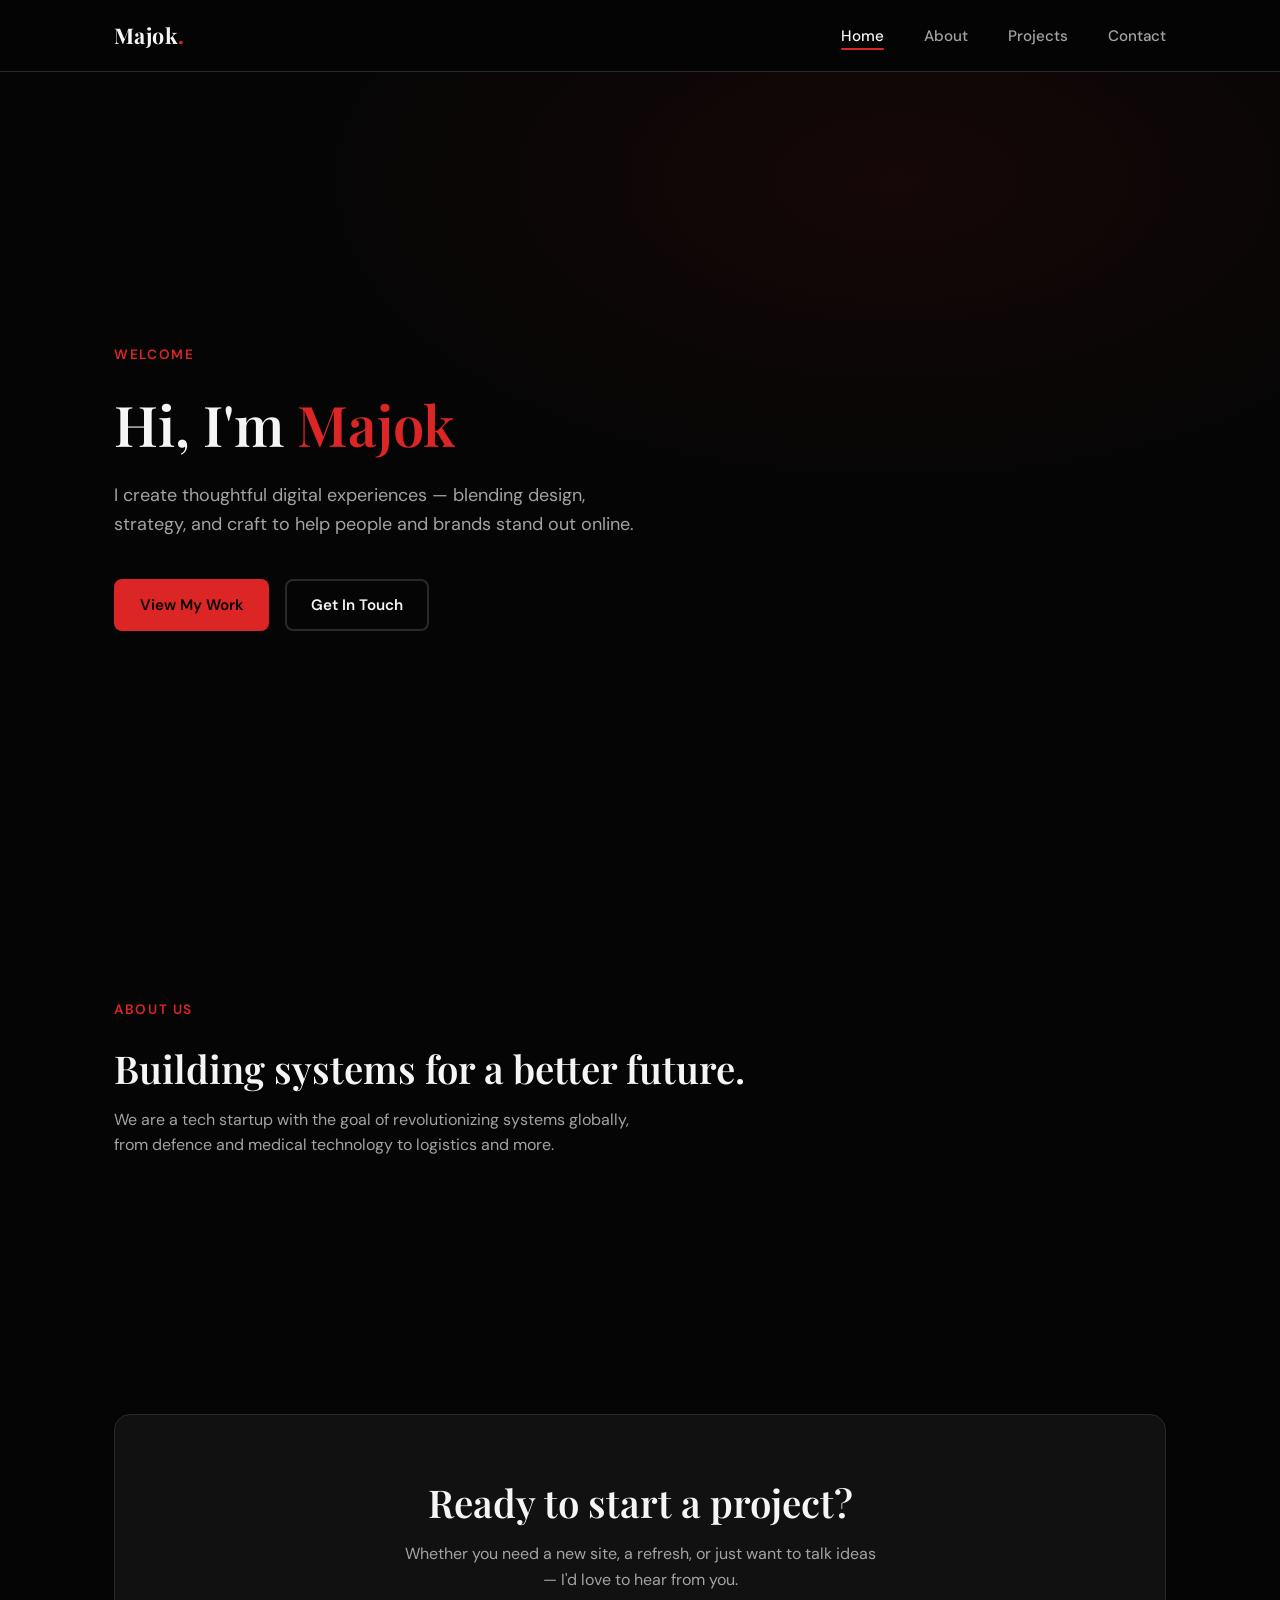
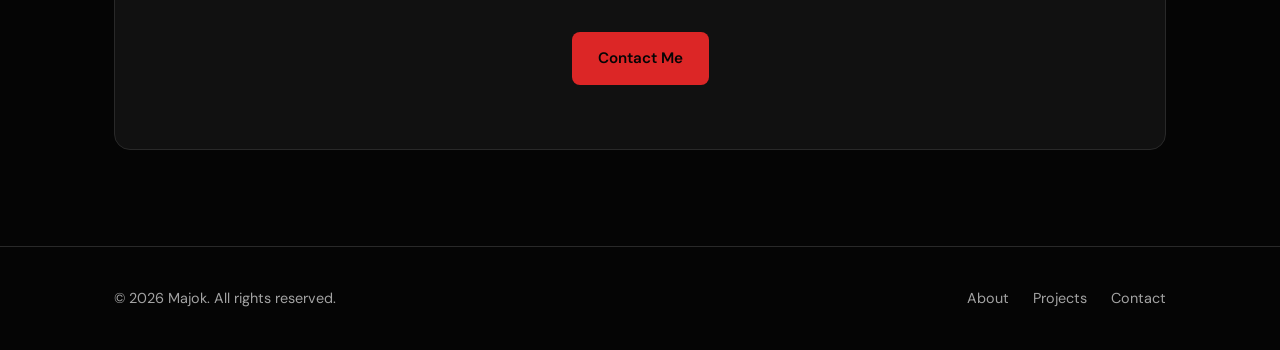
==== index.html @ 16de4030 "Initial website" ====
<!DOCTYPE html>
<html lang="en">
<head>
  <meta charset="UTF-8">
  <meta name="viewport" content="width=device-width, initial-scale=1.0">
  <meta name="description" content="Majok — Portfolio showcasing creative work and professional services.">
  <title>Majok | Portfolio</title>
  <link rel="preconnect" href="https://fonts.googleapis.com">
  <link rel="preconnect" href="https://fonts.gstatic.com" crossorigin>
  <link href="https://fonts.googleapis.com/css2?family=DM+Sans:ital,opsz,wght@0,9..40,400;0,9..40,500;0,9..40,600;0,9..40,700;1,9..40,400&family=Playfair+Display:wght@600;700&display=swap" rel="stylesheet">
  <link rel="stylesheet" href="css/styles.css">
</head>
<body>
  <header class="site-header">
    <div class="container">
      <a href="index.html" class="logo">Majok<span>.</span></a>
      <button class="nav-toggle" aria-label="Toggle navigation" aria-expanded="false">
        <span></span>
        <span></span>
        <span></span>
      </button>
      <nav>
        <ul class="nav-list">
          <li><a href="index.html" class="active">Home</a></li>
          <li><a href="about.html">About</a></li>
          <li><a href="projects.html">Projects</a></li>
          <li><a href="contact.html">Contact</a></li>
        </ul>
      </nav>
    </div>
  </header>

  <main>
    <section class="hero">
      <div class="container">
        <div class="hero-content">
          <span class="hero-label">Welcome</span>
          <h1>Hi, I'm <span class="text-accent">Majok</span></h1>
          <p>I create thoughtful digital experiences — blending design, strategy, and craft to help people and brands stand out online.</p>
          <div class="hero-actions">
            <a href="services.html" class="btn btn-primary">View My Work</a>
            <a href="contact.html" class="btn btn-outline">Get In Touch</a>
          </div>
        </div>
      </div>
    </section>

    <section class="section">
      <div class="container">
        <div class="section-header">
          <span class="hero-label">About Us</span>
          <h2>Building systems for a better future.</h2>
          <p>
            We are a tech startup with the goal of revolutionizing systems globally,
            from defence and medical technology to logistics and more.
          </p>
        </div>
      </div>
    </section>

    <section class="section">
      <div class="container">
        <div class="cta-section">
          <h2>Ready to start a project?</h2>
          <p>Whether you need a new site, a refresh, or just want to talk ideas — I'd love to hear from you.</p>
          <a href="contact.html" class="btn btn-primary">Contact Me</a>
        </div>
      </div>
    </section>
  </main>

  <footer class="site-footer">
    <div class="container">
      <p>&copy; 2026 Majok. All rights reserved.</p>
      <div class="footer-links">
        <a href="about.html">About</a>
        <a href="projects.html">Projects</a>
        <a href="contact.html">Contact</a>
      </div>
    </div>
  </footer>

  <script src="js/main.js"></script>
</body>
</html>
---- css/styles.css ----
:root {
  --color-bg: #050505;
  --color-surface: #111111;
  --color-surface-hover: #1A1A1A;
  --color-text: #F5F5F5;
  --color-text-muted: #A3A3A3;
  --color-accent: #DC2626;
  --color-accent-hover: #EF4444;
  --color-border: #292929;

  --font-sans: "DM Sans", system-ui, sans-serif;
  --font-display: "Playfair Display", Georgia, serif;
  --space-xs: 0.5rem;
  --space-sm: 1rem;
  --space-md: 1.5rem;
  --space-lg: 2.5rem;
  --space-xl: 4rem;
  --space-2xl: 6rem;
  --radius: 8px;
  --radius-lg: 16px;
  --transition: 0.25s ease;
  --max-width: 1100px;
  --header-height: 72px;
}

*,
*::before,
*::after {
  box-sizing: border-box;
  margin: 0;
  padding: 0;
}

html {
  scroll-behavior: smooth;
}

body {
  font-family: var(--font-sans);
  font-size: 1rem;
  line-height: 1.6;
  color: var(--color-text);
  background-color: var(--color-bg);
  min-height: 100vh;
}

img {
  max-width: 100%;
  height: auto;
  display: block;
}

a {
  color: inherit;
  text-decoration: none;
}

ul {
  list-style: none;
}

/* Typography */
h1, h2, h3, h4 {
  font-family: var(--font-display);
  font-weight: 600;
  line-height: 1.2;
}

h1 { font-size: clamp(2.25rem, 5vw, 3.5rem); }
h2 { font-size: clamp(1.75rem, 3vw, 2.5rem); }
h3 { font-size: 1.25rem; }

p {
  color: var(--color-text-muted);
}

.text-accent {
  color: var(--color-accent);
}

/* Layout */
.container {
  width: 100%;
  max-width: var(--max-width);
  margin: 0 auto;
  padding: 0 var(--space-md);
}

.section {
  padding: var(--space-2xl) 0;
}

.section-header {
  margin-bottom: var(--space-xl);
}

.section-header p {
  margin-top: var(--space-sm);
  max-width: 540px;
}

/* Header & Navigation */
.site-header {
  position: fixed;
  top: 0;
  left: 0;
  right: 0;
  z-index: 100;
  height: var(--header-height);
  background: rgba(5, 5, 5, 0.88);
  backdrop-filter: blur(12px);
  border-bottom: 1px solid var(--color-border);
}

.site-header .container {
  display: flex;
  align-items: center;
  justify-content: space-between;
  height: 100%;
}

.logo {
  font-family: var(--font-display);
  font-size: 1.35rem;
  font-weight: 700;
  letter-spacing: 0.02em;
}

.logo span {
  color: var(--color-accent);
}

.nav-list {
  display: flex;
  gap: var(--space-lg);
}

.nav-list a {
  font-size: 0.95rem;
  font-weight: 500;
  color: var(--color-text-muted);
  transition: color var(--transition);
  position: relative;
}

.nav-list a:hover,
.nav-list a.active {
  color: var(--color-text);
}

.nav-list a.active::after {
  content: "";
  position: absolute;
  bottom: -4px;
  left: 0;
  right: 0;
  height: 2px;
  background: var(--color-accent);
  border-radius: 1px;
}

.nav-toggle {
  display: none;
  flex-direction: column;
  gap: 5px;
  background: none;
  border: none;
  cursor: pointer;
  padding: var(--space-xs);
}

.nav-toggle span {
  display: block;
  width: 24px;
  height: 2px;
  background: var(--color-text);
  transition: transform var(--transition), opacity var(--transition);
}

.nav-toggle[aria-expanded="true"] span:nth-child(1) {
  transform: translateY(7px) rotate(45deg);
}

.nav-toggle[aria-expanded="true"] span:nth-child(2) {
  opacity: 0;
}

.nav-toggle[aria-expanded="true"] span:nth-child(3) {
  transform: translateY(-7px) rotate(-45deg);
}

/* Buttons */
.btn {
  display: inline-flex;
  align-items: center;
  justify-content: center;
  gap: var(--space-xs);
  padding: 0.75rem 1.5rem;
  font-family: var(--font-sans);
  font-size: 0.95rem;
  font-weight: 600;
  border-radius: var(--radius);
  border: 2px solid transparent;
  cursor: pointer;
  transition: background var(--transition), color var(--transition), border-color var(--transition), transform var(--transition);
}

.btn-primary {
  background: var(--color-accent);
  color: var(--color-bg);
}

.btn-primary:hover {
  background: var(--color-accent-hover);
  transform: translateY(-2px);
}

.btn-outline {
  background: transparent;
  color: var(--color-text);
  border-color: var(--color-border);
}

.btn-outline:hover {
  border-color: var(--color-accent);
  color: var(--color-accent);
}

/* Hero */
.hero {
  min-height: 100vh;
  display: flex;
  align-items: center;
  padding-top: var(--header-height);
  background:
    radial-gradient(ellipse 80% 60% at 70% 20%, rgba(220, 38, 38, 0.08) 0%, transparent 60%),
    var(--color-bg);
}

.hero-content {
  max-width: 680px;
}

.hero-label {
  display: inline-block;
  font-size: 0.85rem;
  font-weight: 600;
  text-transform: uppercase;
  letter-spacing: 0.12em;
  color: var(--color-accent);
  margin-bottom: var(--space-md);
}

.hero h1 {
  margin-bottom: var(--space-md);
}

.hero p {
  font-size: 1.125rem;
  margin-bottom: var(--space-lg);
  max-width: 520px;
}

.hero-actions {
  display: flex;
  flex-wrap: wrap;
  gap: var(--space-sm);
}

/* Page hero (inner pages) */
.page-hero {
  padding-top: calc(var(--header-height) + var(--space-2xl));
  padding-bottom: var(--space-xl);
  background:
    radial-gradient(ellipse 60% 50% at 80% 0%, rgba(220, 38, 38, 0.06) 0%, transparent 60%),
    var(--color-bg);
  border-bottom: 1px solid var(--color-border);
}

.page-hero h1 {
  margin-bottom: var(--space-sm);
}

.page-hero p {
  font-size: 1.125rem;
  max-width: 560px;
}

/* Cards */
.card-grid {
  display: grid;
  grid-template-columns: repeat(auto-fit, minmax(280px, 1fr));
  gap: var(--space-md);
}

.card {
  background: var(--color-surface);
  border: 1px solid var(--color-border);
  border-radius: var(--radius-lg);
  padding: var(--space-lg);
  transition: border-color var(--transition), transform var(--transition);
}

.card:hover {
  border-color: rgba(220, 38, 38, 0.4);
  transform: translateY(-4px);
}

.card-icon {
  width: 48px;
  height: 48px;
  display: flex;
  align-items: center;
  justify-content: center;
  background: rgba(220, 38, 38, 0.12);
  color: var(--color-accent);
  border-radius: var(--radius);
  font-size: 1.25rem;
  margin-bottom: var(--space-md);
}

.card h3 {
  margin-bottom: var(--space-xs);
  font-family: var(--font-sans);
  font-weight: 600;
}

.card p {
  font-size: 0.95rem;
}

/* About content */
.about-grid {
  display: grid;
  grid-template-columns: 1fr 1fr;
  gap: var(--space-xl);
  align-items: center;
}

.about-image {
  aspect-ratio: 4 / 5;
  background: var(--color-surface);
  border-radius: var(--radius-lg);
  border: 1px solid var(--color-border);
  display: flex;
  align-items: center;
  justify-content: center;
  color: var(--color-text-muted);
  font-size: 0.9rem;
}

.about-text h2 {
  margin-bottom: var(--space-md);
}

.about-text p + p {
  margin-top: var(--space-sm);
}

.skills-list {
  display: flex;
  flex-wrap: wrap;
  gap: var(--space-xs);
  margin-top: var(--space-md);
}

.skill-tag {
  padding: 0.35rem 0.85rem;
  background: var(--color-surface);
  border: 1px solid var(--color-border);
  border-radius: 999px;
  font-size: 0.85rem;
  color: var(--color-text-muted);
}

/* Contact form */
.contact-grid {
  display: grid;
  grid-template-columns: 1fr 1.2fr;
  gap: var(--space-xl);
}

.contact-info h3 {
  font-family: var(--font-sans);
  font-weight: 600;
  margin-bottom: var(--space-sm);
  color: var(--color-text);
}

.contact-info p {
  margin-bottom: var(--space-lg);
}

.contact-detail {
  display: flex;
  align-items: center;
  gap: var(--space-sm);
  margin-bottom: var(--space-md);
  color: var(--color-text-muted);
}

.contact-detail strong {
  color: var(--color-text);
  min-width: 80px;
}

.contact-form {
  background: var(--color-surface);
  border: 1px solid var(--color-border);
  border-radius: var(--radius-lg);
  padding: var(--space-lg);
}

.form-group {
  margin-bottom: var(--space-md);
}

.form-group label {
  display: block;
  font-size: 0.9rem;
  font-weight: 500;
  margin-bottom: var(--space-xs);
  color: var(--color-text);
}

.form-group input,
.form-group textarea,
.form-group select {
  width: 100%;
  padding: 0.75rem 1rem;
  font-family: var(--font-sans);
  font-size: 1rem;
  color: var(--color-text);
  background: var(--color-bg);
  border: 1px solid var(--color-border);
  border-radius: var(--radius);
  transition: border-color var(--transition);
}

.form-group input:focus,
.form-group textarea:focus,
.form-group select:focus {
  outline: none;
  border-color: var(--color-accent);
}

.form-group textarea {
  min-height: 140px;
  resize: vertical;
}

.form-message {
  margin-top: var(--space-sm);
  font-size: 0.9rem;
  display: none;
}

.form-message.success {
  display: block;
  color: #6ee7a0;
}

.form-message.error {
  display: block;
  color: #f87171;
}

/* Footer */
.site-footer {
  border-top: 1px solid var(--color-border);
  padding: var(--space-lg) 0;
  margin-top: auto;
}

.site-footer .container {
  display: flex;
  flex-wrap: wrap;
  align-items: center;
  justify-content: space-between;
  gap: var(--space-sm);
}

.site-footer p {
  font-size: 0.9rem;
}

.footer-links {
  display: flex;
  gap: var(--space-md);
}

.footer-links a {
  font-size: 0.9rem;
  color: var(--color-text-muted);
  transition: color var(--transition);
}

.footer-links a:hover {
  color: var(--color-accent);
}

/* Utility */
main {
  flex: 1;
}

body {
  display: flex;
  flex-direction: column;
}

.cta-section {
  text-align: center;
  background: var(--color-surface);
  border: 1px solid var(--color-border);
  border-radius: var(--radius-lg);
  padding: var(--space-xl);
}

.cta-section h2 {
  margin-bottom: var(--space-sm);
}

.cta-section p {
  margin-bottom: var(--space-lg);
  max-width: 480px;
  margin-left: auto;
  margin-right: auto;
}

/* Responsive */
@media (max-width: 768px) {
  .nav-toggle {
    display: flex;
  }

  .nav-list {
    position: fixed;
    top: var(--header-height);
    left: 0;
    right: 0;
    flex-direction: column;
    gap: 0;
    background: var(--color-bg);
    border-bottom: 1px solid var(--color-border);
    padding: var(--space-sm) 0;
    transform: translateY(-100%);
    opacity: 0;
    visibility: hidden;
    transition: transform var(--transition), opacity var(--transition), visibility var(--transition);
  }

  .nav-list.open {
    transform: translateY(0);
    opacity: 1;
    visibility: visible;
  }

  .nav-list li {
    border-bottom: 1px solid var(--color-border);
  }

  .nav-list a {
    display: block;
    padding: var(--space-sm) var(--space-md);
  }

  .about-grid,
  .contact-grid {
    grid-template-columns: 1fr;
  }

  .about-image {
    max-height: 320px;
    aspect-ratio: 16 / 9;
  }
}
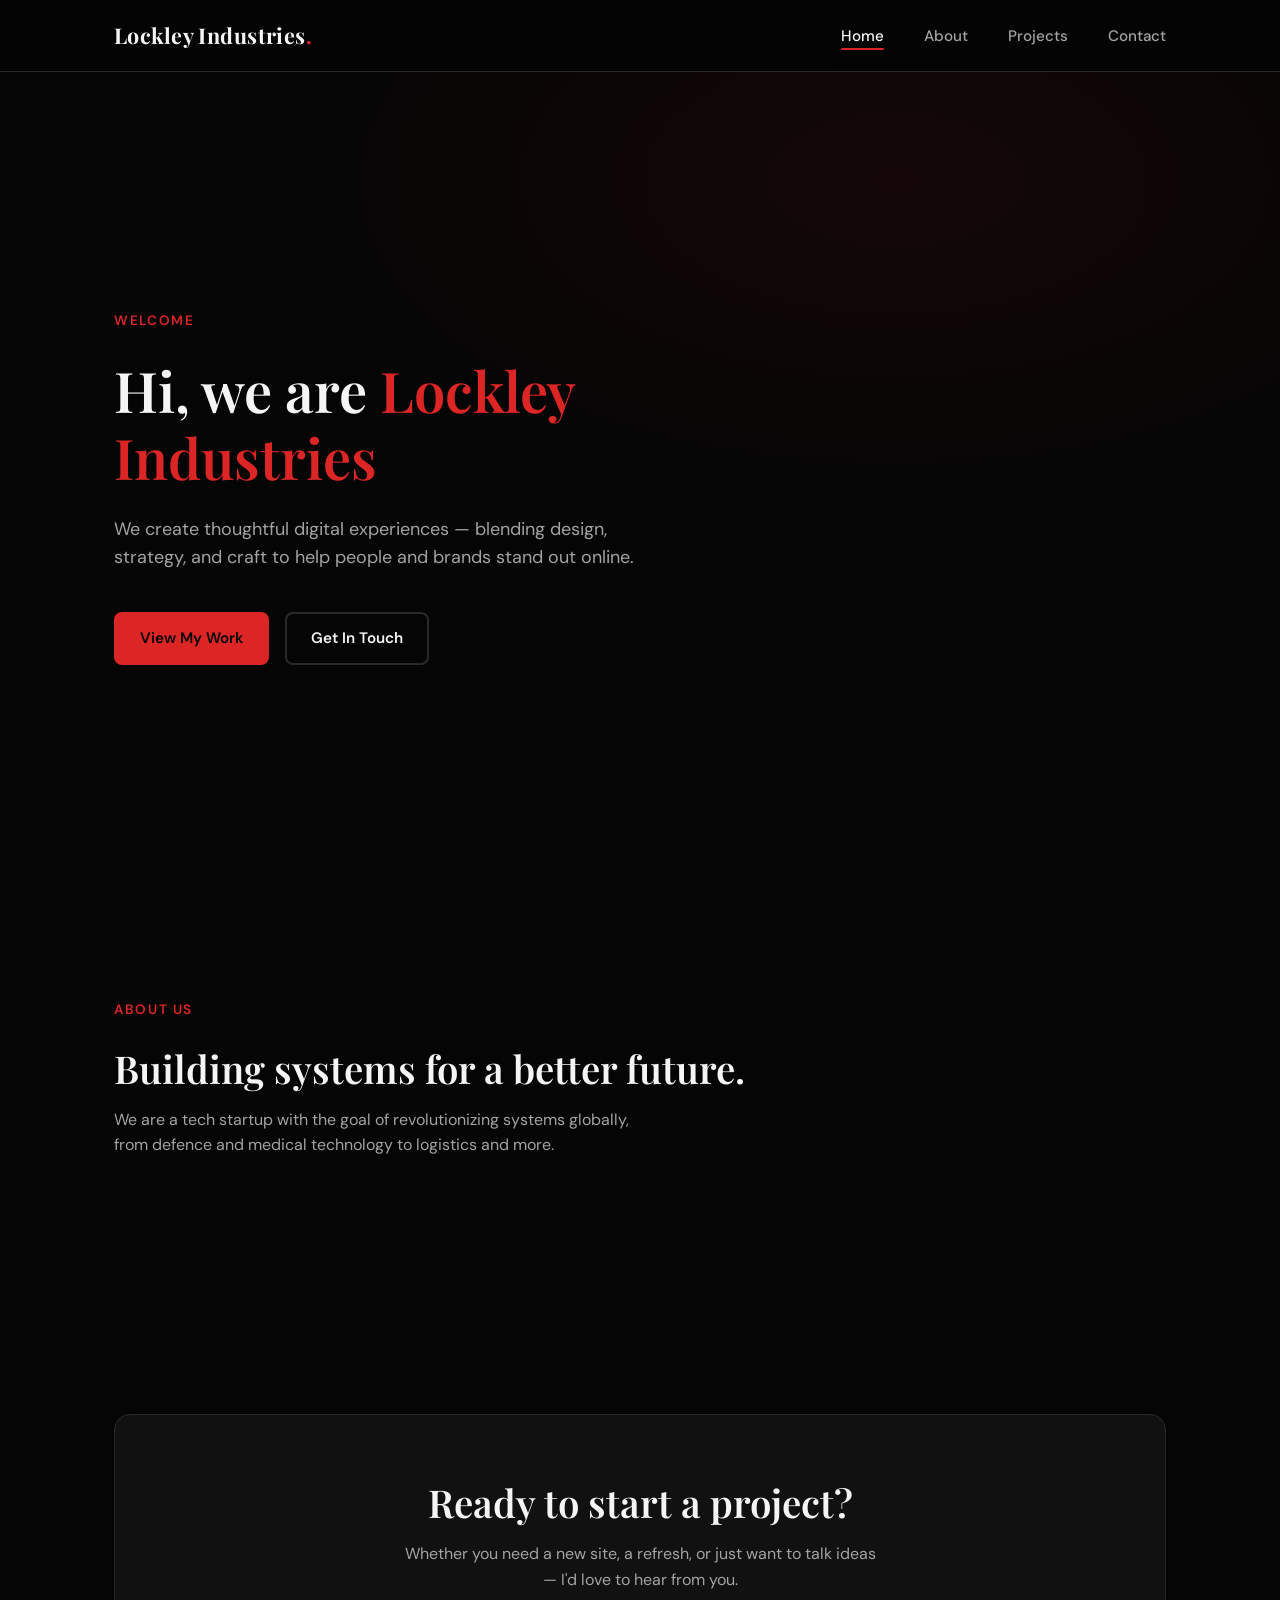
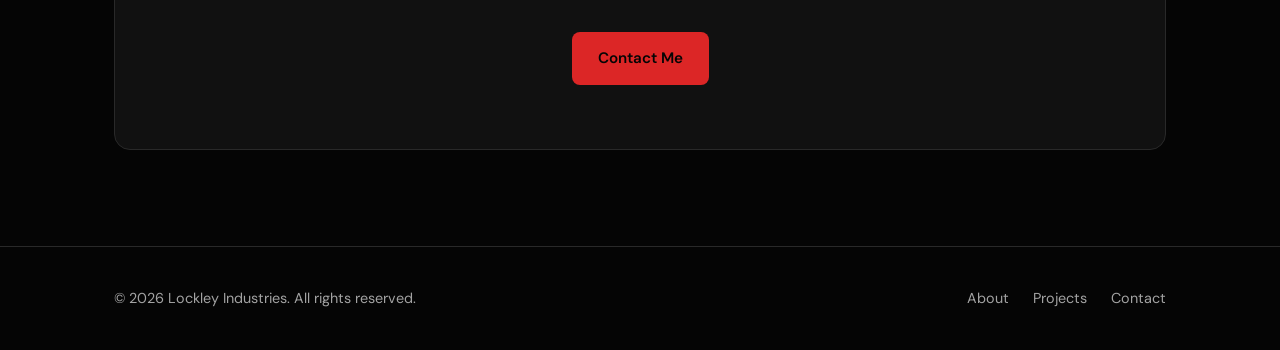
==== commit 4cb073af: "Update website content and design" ====
--- a/index.html
+++ b/index.html
@@ -3,8 +3,8 @@
 <head>
   <meta charset="UTF-8">
   <meta name="viewport" content="width=device-width, initial-scale=1.0">
-  <meta name="description" content="Majok — Portfolio showcasing creative work and professional services.">
-  <title>Majok | Portfolio</title>
+  <meta name="description" content="Lockley Industries — Portfolio showcasing creative work and professional services.">
+  <title>Lockley Industries | Portfolio</title>
   <link rel="preconnect" href="https://fonts.googleapis.com">
   <link rel="preconnect" href="https://fonts.gstatic.com" crossorigin>
   <link href="https://fonts.googleapis.com/css2?family=DM+Sans:ital,opsz,wght@0,9..40,400;0,9..40,500;0,9..40,600;0,9..40,700;1,9..40,400&family=Playfair+Display:wght@600;700&display=swap" rel="stylesheet">
@@ -13,7 +13,7 @@
 <body>
   <header class="site-header">
     <div class="container">
-      <a href="index.html" class="logo">Majok<span>.</span></a>
+      <a href="index.html" class="logo">Lockley Industries<span>.</span></a>
       <button class="nav-toggle" aria-label="Toggle navigation" aria-expanded="false">
         <span></span>
         <span></span>
@@ -35,10 +35,10 @@
       <div class="container">
         <div class="hero-content">
           <span class="hero-label">Welcome</span>
-          <h1>Hi, I'm <span class="text-accent">Majok</span></h1>
-          <p>I create thoughtful digital experiences — blending design, strategy, and craft to help people and brands stand out online.</p>
+          <h1>Hi, we are <span class="text-accent">Lockley Industries</span></h1>
+          <p>We create thoughtful digital experiences — blending design, strategy, and craft to help people and brands stand out online.</p>
           <div class="hero-actions">
-            <a href="services.html" class="btn btn-primary">View My Work</a>
+            <a href="projects.html" class="btn btn-primary">View My Work</a>
             <a href="contact.html" class="btn btn-outline">Get In Touch</a>
           </div>
         </div>
@@ -71,7 +71,7 @@
 
   <footer class="site-footer">
     <div class="container">
-      <p>&copy; 2026 Majok. All rights reserved.</p>
+      <p>&copy; 2026 Lockley Industries. All rights reserved.</p>
       <div class="footer-links">
         <a href="about.html">About</a>
         <a href="projects.html">Projects</a>
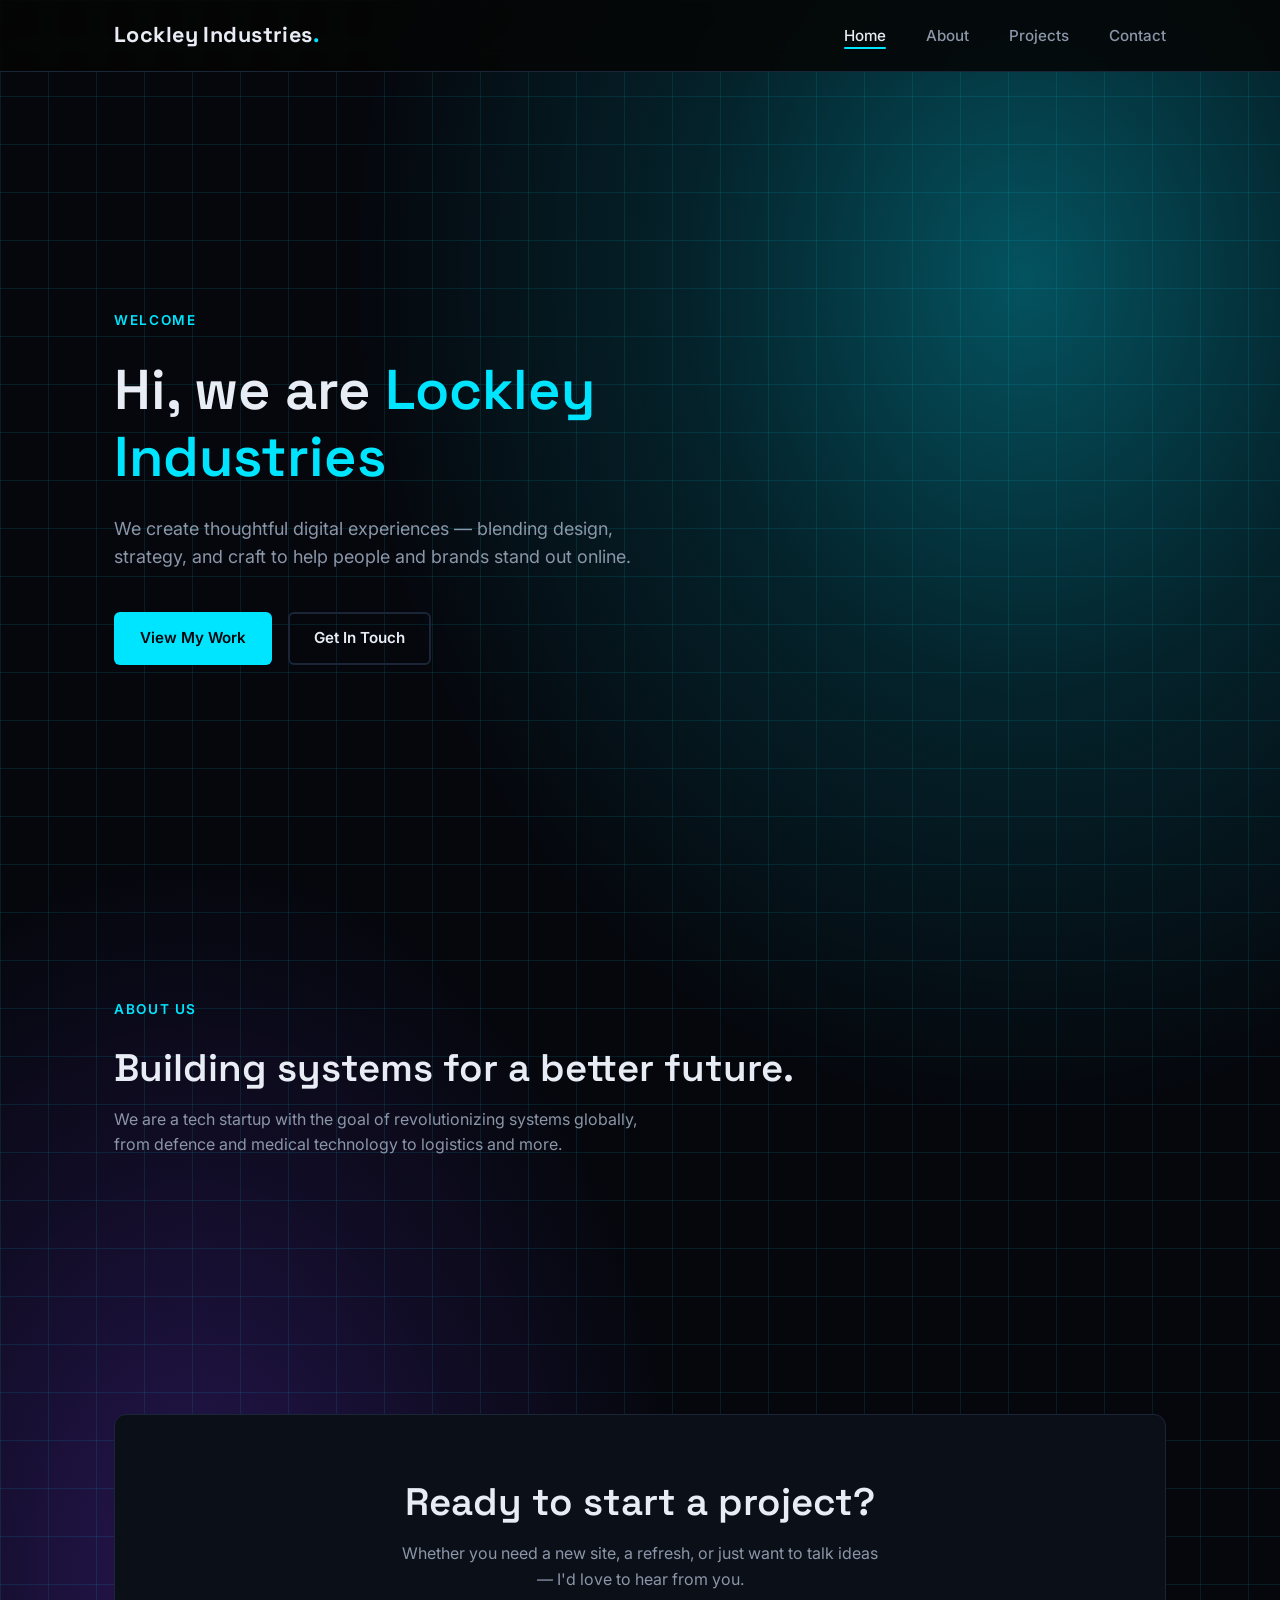
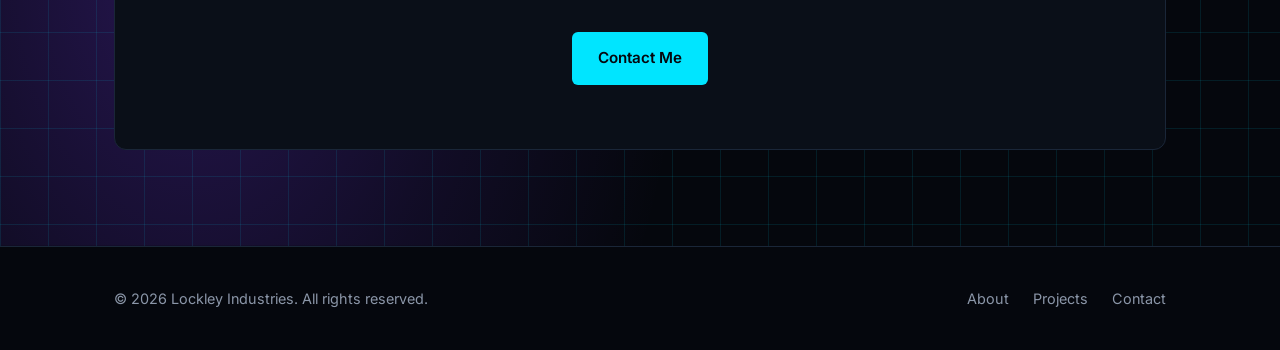
==== commit 2783e8d2: "Update website design and background" ====
--- a/index.html
+++ b/index.html
@@ -6,8 +6,8 @@
   <meta name="description" content="Lockley Industries — Portfolio showcasing creative work and professional services.">
   <title>Lockley Industries | Portfolio</title>
   <link rel="preconnect" href="https://fonts.googleapis.com">
-  <link rel="preconnect" href="https://fonts.gstatic.com" crossorigin>
-  <link href="https://fonts.googleapis.com/css2?family=DM+Sans:ital,opsz,wght@0,9..40,400;0,9..40,500;0,9..40,600;0,9..40,700;1,9..40,400&family=Playfair+Display:wght@600;700&display=swap" rel="stylesheet">
+<link rel="preconnect" href="https://fonts.gstatic.com" crossorigin>
+<link href="https://fonts.googleapis.com/css2?family=Inter:wght@400;500;600;700&family=Space+Grotesk:wght@400;500;600;700&display=swap" rel="stylesheet">
   <link rel="stylesheet" href="css/styles.css">
 </head>
 <body>
@@ -31,6 +31,7 @@
   </header>
 
   <main>
+    <div class="home-atmosphere">
     <section class="hero">
       <div class="container">
         <div class="hero-content">
@@ -67,6 +68,7 @@
         </div>
       </div>
     </section>
+    </div>
   </main>
 
   <footer class="site-footer">
--- a/css/styles.css
+++ b/css/styles.css
@@ -1,24 +1,32 @@
 :root {
-  --color-bg: #050505;
-  --color-surface: #111111;
-  --color-surface-hover: #1A1A1A;
-  --color-text: #F5F5F5;
-  --color-text-muted: #A3A3A3;
-  --color-accent: #DC2626;
-  --color-accent-hover: #EF4444;
-  --color-border: #292929;
-
-  --font-sans: "DM Sans", system-ui, sans-serif;
-  --font-display: "Playfair Display", Georgia, serif;
+  --color-bg: #05070D;
+  --color-surface: #0A0F18;
+  --color-surface-hover: #101827;
+  --color-text: #E8EDF5;
+  --color-text-muted: #8B96A8;
+
+  --color-accent: #00E5FF;
+  --color-accent-hover: #67F3FF;
+  --color-secondary: #7C3CFF;
+
+  --color-border: #1A2638;
+  --color-border-glow: rgba(0, 229, 255, 0.35);
+
+  --font-sans: "Inter", system-ui, sans-serif;
+  --font-display: "Space Grotesk", system-ui, sans-serif;
+
   --space-xs: 0.5rem;
   --space-sm: 1rem;
   --space-md: 1.5rem;
   --space-lg: 2.5rem;
   --space-xl: 4rem;
   --space-2xl: 6rem;
-  --radius: 8px;
-  --radius-lg: 16px;
-  --transition: 0.25s ease;
+
+  --radius: 6px;
+  --radius-lg: 12px;
+
+  --transition: 0.3s ease;
+
   --max-width: 1100px;
   --header-height: 72px;
 }
@@ -226,18 +234,72 @@
   color: var(--color-accent);
 }
 
-/* Hero */
+
 .hero {
   min-height: 100vh;
   display: flex;
   align-items: center;
   padding-top: var(--header-height);
-  background:
-    radial-gradient(ellipse 80% 60% at 70% 20%, rgba(220, 38, 38, 0.08) 0%, transparent 60%),
-    var(--color-bg);
-}
+  position: relative;
+  overflow: hidden;
+  background: transparent;
+}
+
+.home-atmosphere {
+  position: relative;
+  min-height: 100vh;
+  overflow: hidden;
+
+  background-color: #05070D;
+
+  background-image:
+    linear-gradient(
+      rgba(0, 229, 255, 0.10) 1px,
+      transparent 1px
+    ),
+    linear-gradient(
+      90deg,
+      rgba(0, 229, 255, 0.10) 1px,
+      transparent 1px
+    ),
+    radial-gradient(
+      ellipse 75% 65% at 80% 15%,
+      rgba(0, 229, 255, 0.34) 0%,
+      rgba(0, 229, 255, 0.12) 35%,
+      transparent 70%
+    ),
+    radial-gradient(
+      ellipse 55% 55% at 15% 85%,
+      rgba(124, 60, 255, 0.28) 0%,
+      rgba(124, 60, 255, 0.10) 40%,
+      transparent 70%
+    );
+
+  background-size:
+    48px 48px,
+    48px 48px,
+    100% 100%,
+    100% 100%;
+
+  background-position:
+    0 0,
+    0 0,
+    center,
+    center;
+
+  background-repeat:
+    repeat,
+    repeat,
+    no-repeat,
+    no-repeat;
+
+  background-attachment: scroll;
+}
+
 
 .hero-content {
+  position: relative;
+  z-index: 1;
   max-width: 680px;
 }
 
@@ -294,15 +356,22 @@
 }
 
 .card {
+  position: relative;
   background: var(--color-surface);
-  border: 1px solid var(--color-border);
+  border: 2px solid var(--color-border);
   border-radius: var(--radius-lg);
   padding: var(--space-lg);
-  transition: border-color var(--transition), transform var(--transition);
+  transition:
+    border-color var(--transition),
+    box-shadow var(--transition),
+    transform var(--transition);
 }
 
 .card:hover {
-  border-color: rgba(220, 38, 38, 0.4);
+  border-color: var(--color-accent);
+  box-shadow:
+    0 0 10px var(--color-border-glow),
+    0 0 30px rgba(0, 229, 255, 0.12);
   transform: translateY(-4px);
 }
 
@@ -575,3 +644,5 @@
     aspect-ratio: 16 / 9;
   }
 }
+
+
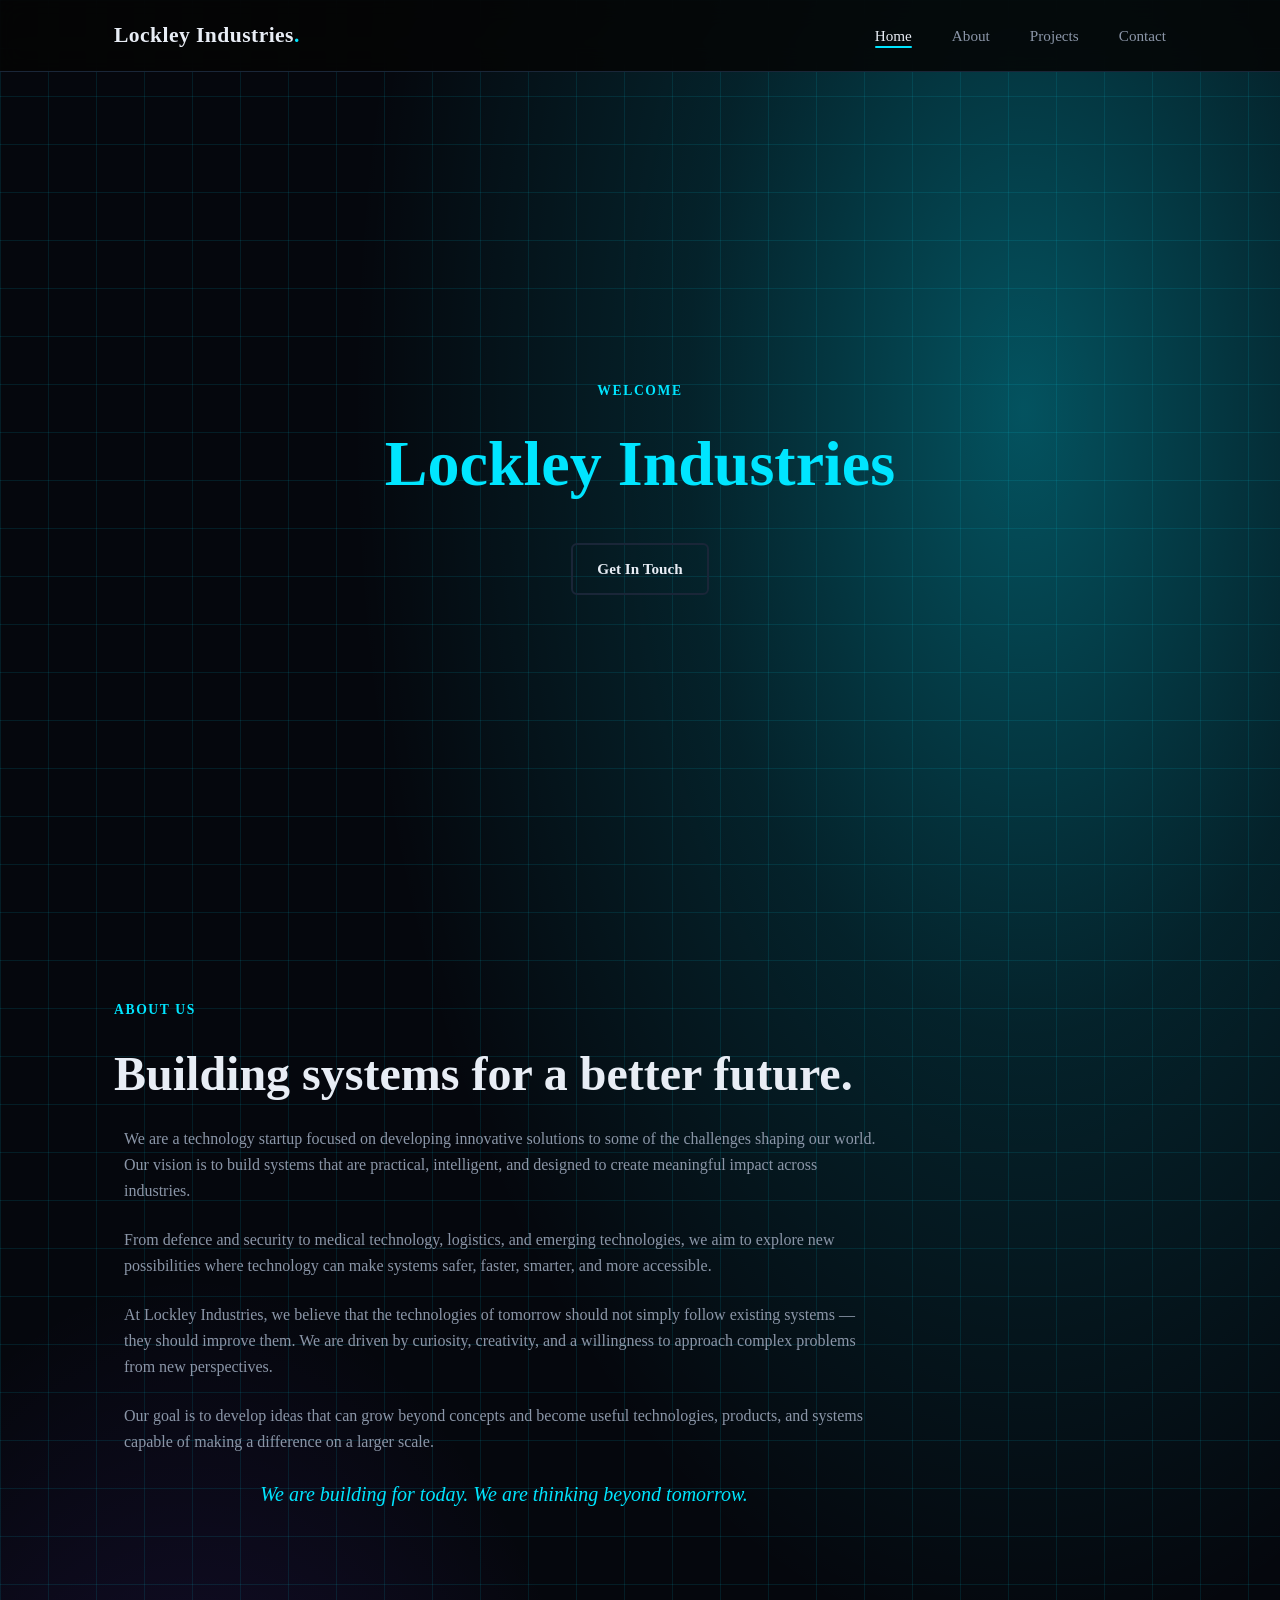
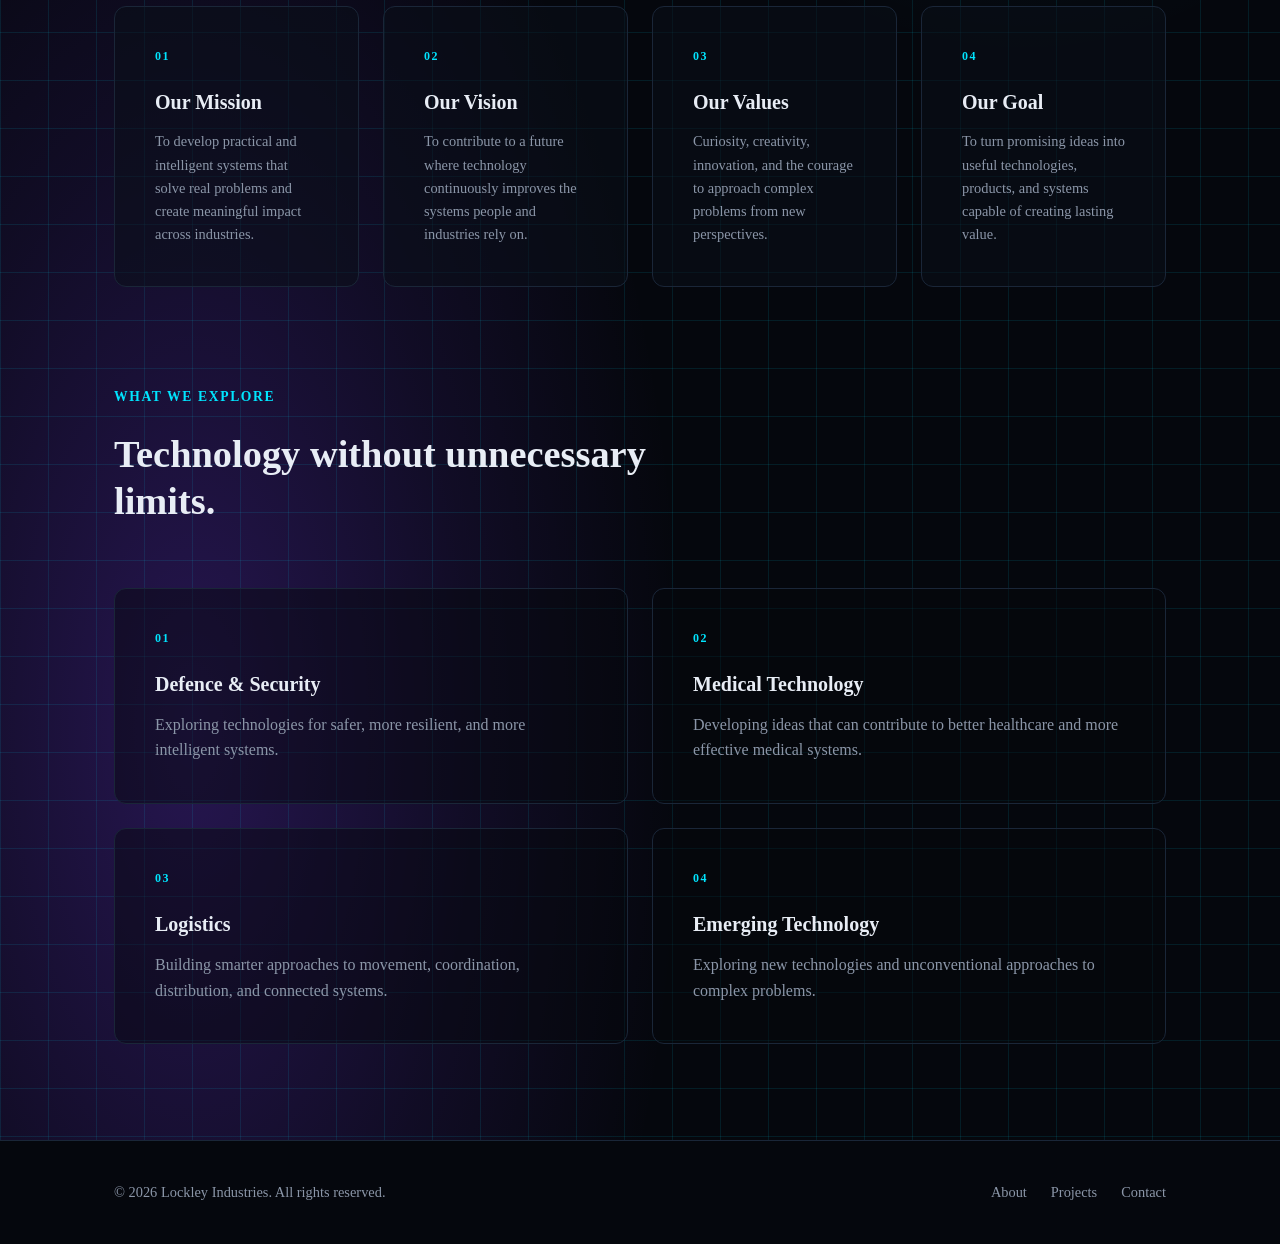
==== commit 28613186: "Update Lockley Industries website" ====
--- a/index.html
+++ b/index.html
@@ -9,6 +9,7 @@
 <link rel="preconnect" href="https://fonts.gstatic.com" crossorigin>
 <link href="https://fonts.googleapis.com/css2?family=Inter:wght@400;500;600;700&family=Space+Grotesk:wght@400;500;600;700&display=swap" rel="stylesheet">
   <link rel="stylesheet" href="css/styles.css">
+  <link href="https://api.fontshare.com/v2/css?f[]=aktura@400&f[]=britney@300&f[]=britney@400&display=swap" rel="stylesheet">
 </head>
 <body>
   <header class="site-header">
@@ -36,36 +37,142 @@
       <div class="container">
         <div class="hero-content">
           <span class="hero-label">Welcome</span>
-          <h1>Hi, we are <span class="text-accent">Lockley Industries</span></h1>
-          <p>We create thoughtful digital experiences — blending design, strategy, and craft to help people and brands stand out online.</p>
+          <h1><span class="text-accent">Lockley Industries</span></h1>
+          <p></p>
           <div class="hero-actions">
-            <a href="projects.html" class="btn btn-primary">View My Work</a>
+
             <a href="contact.html" class="btn btn-outline">Get In Touch</a>
           </div>
         </div>
       </div>
     </section>
 
-    <section class="section">
+    <section class="section about-home">
       <div class="container">
+    
         <div class="section-header">
           <span class="hero-label">About Us</span>
           <h2>Building systems for a better future.</h2>
+    
           <p>
-            We are a tech startup with the goal of revolutionizing systems globally,
-            from defence and medical technology to logistics and more.
+            We are a technology startup focused on developing innovative solutions
+            to some of the challenges shaping our world. Our vision is to build
+            systems that are practical, intelligent, and designed to create
+            meaningful impact across industries.
+          </p>
+    
+          <p>
+            From defence and security to medical technology, logistics, and
+            emerging technologies, we aim to explore new possibilities where
+            technology can make systems safer, faster, smarter, and more
+            accessible.
+          </p>
+    
+          <p>
+            At Lockley Industries, we believe that the technologies of tomorrow
+            should not simply follow existing systems — they should improve them.
+            We are driven by curiosity, creativity, and a willingness to approach
+            complex problems from new perspectives.
+          </p>
+    
+          <p>
+            Our goal is to develop ideas that can grow beyond concepts and become
+            useful technologies, products, and systems capable of making a
+            difference on a larger scale.
+          </p>
+    
+          <p class="about-quote">
+            We are building for today. We are thinking beyond tomorrow.
           </p>
         </div>
-      </div>
-    </section>
-
-    <section class="section">
-      <div class="container">
-        <div class="cta-section">
-          <h2>Ready to start a project?</h2>
-          <p>Whether you need a new site, a refresh, or just want to talk ideas — I'd love to hear from you.</p>
-          <a href="contact.html" class="btn btn-primary">Contact Me</a>
+    
+        <div class="about-pillars">
+    
+          <div class="about-pillar">
+            <span class="pillar-number">01</span>
+            <h3>Our Mission</h3>
+            <p>
+              To develop practical and intelligent systems that solve real
+              problems and create meaningful impact across industries.
+            </p>
+          </div>
+    
+          <div class="about-pillar">
+            <span class="pillar-number">02</span>
+            <h3>Our Vision</h3>
+            <p>
+              To contribute to a future where technology continuously improves
+              the systems people and industries rely on.
+            </p>
+          </div>
+    
+          <div class="about-pillar">
+            <span class="pillar-number">03</span>
+            <h3>Our Values</h3>
+            <p>
+              Curiosity, creativity, innovation, and the courage to approach
+              complex problems from new perspectives.
+            </p>
+          </div>
+    
+          <div class="about-pillar">
+            <span class="pillar-number">04</span>
+            <h3>Our Goal</h3>
+            <p>
+              To turn promising ideas into useful technologies, products, and
+              systems capable of creating lasting value.
+            </p>
+          </div>
+    
         </div>
+    
+        <div class="about-focus">
+          <div class="about-focus-heading">
+            <span class="hero-label">What We Explore</span>
+            <h2>Technology without unnecessary limits.</h2>
+          </div>
+    
+          <div class="focus-grid">
+    
+            <div class="focus-card">
+              <span class="focus-number">01</span>
+              <h3>Defence &amp; Security</h3>
+              <p>
+                Exploring technologies for safer, more resilient, and more
+                intelligent systems.
+              </p>
+            </div>
+    
+            <div class="focus-card">
+              <span class="focus-number">02</span>
+              <h3>Medical Technology</h3>
+              <p>
+                Developing ideas that can contribute to better healthcare and
+                more effective medical systems.
+              </p>
+            </div>
+    
+            <div class="focus-card">
+              <span class="focus-number">03</span>
+              <h3>Logistics</h3>
+              <p>
+                Building smarter approaches to movement, coordination,
+                distribution, and connected systems.
+              </p>
+            </div>
+    
+            <div class="focus-card">
+              <span class="focus-number">04</span>
+              <h3>Emerging Technology</h3>
+              <p>
+                Exploring new technologies and unconventional approaches to
+                complex problems.
+              </p>
+            </div>
+    
+          </div>
+        </div>
+    
       </div>
     </section>
     </div>
--- a/css/styles.css
+++ b/css/styles.css
@@ -12,8 +12,8 @@
   --color-border: #1A2638;
   --color-border-glow: rgba(0, 229, 255, 0.35);
 
-  --font-sans: "Inter", system-ui, sans-serif;
-  --font-display: "Space Grotesk", system-ui, sans-serif;
+  --font-sans: "Britney", Georgia, serif;
+  --font-display: "Aktura", Georgia, serif;
 
   --space-xs: 0.5rem;
   --space-sm: 1rem;
@@ -68,6 +68,33 @@
 }
 
 /* Typography */
+
+/* About Us styling */
+.section-header {
+  text-align: center;
+}
+
+.section-header h2 {
+  font-size: clamp(2rem, 4vw, 3rem);
+  margin-bottom: var(--space-md);
+}
+
+.section-header p {
+  max-width: 760px;
+  margin-left: auto;
+  margin-right: auto;
+}
+
+/* Featured closing statement */
+.section-header .about-quote {
+  margin-top: var(--space-lg);
+  font-family: var(--font-display);
+  font-size: 1.25rem;
+  font-style: italic;
+  color: var(--color-accent);
+  text-align: center;
+}
+
 h1, h2, h3, h4 {
   font-family: var(--font-display);
   font-weight: 600;
@@ -100,6 +127,7 @@
 
 .section-header {
   margin-bottom: var(--space-xl);
+  text-align: left;
 }
 
 .section-header p {
@@ -126,6 +154,143 @@
   justify-content: space-between;
   height: 100%;
 }
+
+/* =========================================
+   HOME PAGE — ABOUT SECTION
+   ========================================= */
+
+   .about-home .section-header {
+    max-width: 780px;
+    margin-bottom: var(--space-xl);
+  }
+  
+  .about-home .section-header p {
+    max-width: 760px;
+    margin-top: var(--space-md);
+  }
+  
+  .about-closing {
+    color: var(--color-accent);
+    font-family: var(--font-display);
+    font-weight: 600;
+    font-size: 1.1rem;
+    margin-top: var(--space-lg) !important;
+  }
+  
+  /* Mission / Vision / Values / Goal */
+  
+  .about-pillars {
+    display: grid;
+    grid-template-columns: repeat(4, 1fr);
+    gap: var(--space-md);
+    margin-top: var(--space-2xl);
+  }
+  
+  .about-pillar {
+    position: relative;
+    padding: var(--space-lg);
+    background: rgba(10, 15, 24, 0.55);
+    border: 1px solid var(--color-border);
+    border-radius: var(--radius-lg);
+    transition:
+      border-color var(--transition),
+      box-shadow var(--transition),
+      transform var(--transition);
+  }
+  
+  .about-pillar:hover {
+    border-color: var(--color-accent);
+    box-shadow:
+      0 0 12px rgba(0, 229, 255, 0.18),
+      0 0 30px rgba(124, 60, 255, 0.08);
+    transform: translateY(-4px);
+  }
+  
+  .pillar-number,
+  .focus-number {
+    display: block;
+    color: var(--color-accent);
+    font-family: var(--font-display);
+    font-size: 0.75rem;
+    font-weight: 700;
+    letter-spacing: 0.12em;
+    margin-bottom: var(--space-md);
+  }
+  
+  .about-pillar h3 {
+    margin-bottom: var(--space-sm);
+  }
+  
+  .about-pillar p {
+    font-size: 0.9rem;
+  }
+  
+  /* Focus areas */
+  
+  .about-focus {
+    margin-top: var(--space-2xl);
+  }
+  
+  .about-focus-heading {
+    margin-bottom: var(--space-xl);
+  }
+  
+  .about-focus-heading h2 {
+    max-width: 600px;
+  }
+  
+  .focus-grid {
+    display: grid;
+    grid-template-columns: repeat(2, 1fr);
+    gap: var(--space-md);
+  }
+  
+  .focus-card {
+    position: relative;
+    padding: var(--space-lg);
+    min-height: 190px;
+  
+    background: rgba(5, 7, 13, 0.45);
+    border: 1px solid var(--color-border);
+    border-radius: var(--radius-lg);
+  
+    transition:
+      border-color var(--transition),
+      box-shadow var(--transition),
+      transform var(--transition);
+  }
+  
+  .focus-card:hover {
+    border-color: var(--color-accent);
+    box-shadow:
+      0 0 12px rgba(0, 229, 255, 0.16),
+      0 0 35px rgba(124, 60, 255, 0.08);
+    transform: translateY(-4px);
+  }
+  
+  .focus-card h3 {
+    font-family: var(--font-display);
+    margin-bottom: var(--space-sm);
+  }
+  
+  .focus-card p {
+    max-width: 480px;
+  }
+  
+  /* Responsive */
+  
+  @media (max-width: 900px) {
+    .about-pillars {
+      grid-template-columns: repeat(2, 1fr);
+    }
+  }
+  
+  @media (max-width: 600px) {
+    .about-pillars,
+    .focus-grid {
+      grid-template-columns: 1fr;
+    }
+  }
 
 .logo {
   font-family: var(--font-display);
@@ -303,6 +468,25 @@
   max-width: 680px;
 }
 
+.hero-content {
+  text-align: center;
+  margin: 0 auto;
+}
+
+.hero-content h1 {
+  font-size: clamp(2.75rem, 6vw, 4.5rem);
+  margin-bottom: var(--space-md);
+}
+
+.hero-content p {
+  margin-left: auto;
+  margin-right: auto;
+}
+
+.hero-actions {
+  justify-content: center;
+}
+
 .hero-label {
   display: inline-block;
   font-size: 0.85rem;
@@ -315,6 +499,8 @@
 
 .hero h1 {
   margin-bottom: var(--space-md);
+  text-align: center;
+  font-size: clamp(2.5rem, 6vw, 4rem);
 }
 
 .hero p {
@@ -645,4 +831,20 @@
   }
 }
 
-
+.about-quote {
+  text-align: center;
+  font-style: italic;
+  font-family: var(--font-display);
+  font-size: 1.1rem;
+  color: var(--color-accent);
+  margin-top: var(--space-lg);
+}
+
+.about-quote {
+  margin-top: var(--space-lg);
+  text-align: center;
+  font-family: var(--font-display);
+  font-style: italic;
+  font-size: 1.15rem;
+  color: var(--color-accent);
+}
